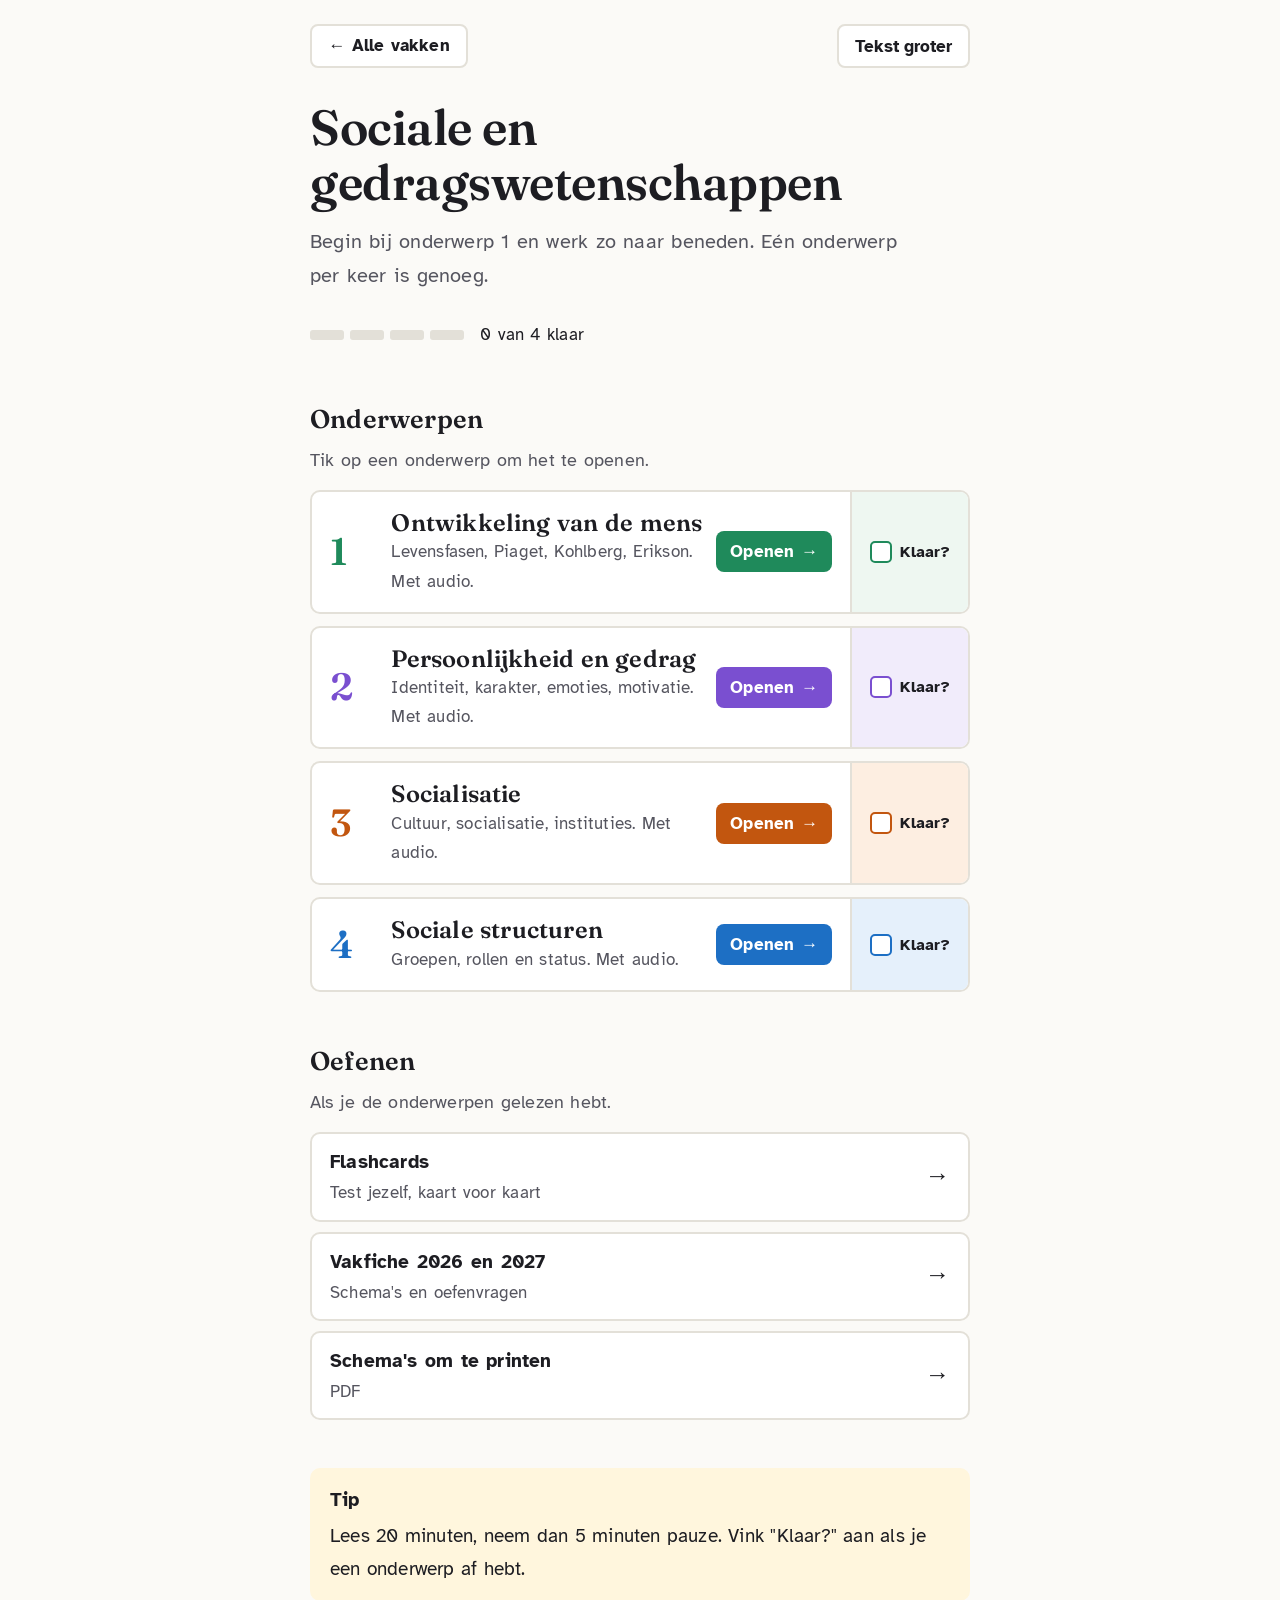
==== sociale-en-gedragswetenschappen/index.html @ f340f227 "Add audio files and index for Sociale en gedragswetenschappen course - Added multiple audio files co" ====
<!DOCTYPE html>
<html lang="nl">
<head>
<meta charset="UTF-8">
<meta name="viewport" content="width=device-width, initial-scale=1, viewport-fit=cover">
<title>Sociale en gedragswetenschappen</title>
<link href="https://fonts.googleapis.com/css2?family=Atkinson+Hyperlegible:wght@400;700&family=Fraunces:opsz,wght@9..144,600&display=swap" rel="stylesheet">
<style>
  :root {
    --bg: #fbfaf7;
    --card: #fff;
    --tx: #1d1d22;
    --mu: #55555f;
    --bd: #e3e0d8;
    --ex: #fff6dd;
    --on-a: #fff;
    --c1: #1f8a5b; --t1: #eef7f1;
    --c2: #7a4fd0; --t2: #f1ecfb;
    --c3: #c2560f; --t3: #fdeee1;
    --c4: #1d6fc4; --t4: #e5f0fb;
    --base: 19px;
  }
  @media (prefers-color-scheme: dark) {
    :root:not([data-theme="light"]) {
      --bg: #16161a;
      --card: #202027;
      --tx: #f1f0ec;
      --mu: #b5b4bd;
      --bd: #34343e;
      --ex: #3a3320;
      --on-a: #16161a;
      --c1: #5fd6a0; --t1: #1b3328;
      --c2: #b79cf5; --t2: #2b2442;
      --c3: #f5a468; --t3: #3d2a1a;
      --c4: #7db9f5; --t4: #1a2e45;
    }
  }
  html.big { --base: 22px; }

  * { box-sizing: border-box; }
  html { font-size: var(--base); -webkit-text-size-adjust: 100%; }
  body {
    margin: 0;
    font-family: "Atkinson Hyperlegible", Verdana, sans-serif;
    background: var(--bg);
    color: var(--tx);
    line-height: 1.7;
    letter-spacing: 0.01em;
    word-spacing: 0.06em;
    padding-top: env(safe-area-inset-top, 0px);
    padding-bottom: env(safe-area-inset-bottom, 0px);
  }
  main {
    max-width: 700px;
    margin: 0 auto;
    padding: 0 20px 96px;
  }
  a:focus-visible, button:focus-visible {
    outline: 3px solid var(--tx);
    outline-offset: 3px;
    border-radius: 8px;
  }

  .topbar {
    display: flex;
    justify-content: space-between;
    align-items: center;
    flex-wrap: wrap;
    gap: 10px;
    padding-top: 24px;
    font-size: 0.9rem;
    color: var(--mu);
  }
  .size-btn {
    font-family: inherit;
    font-size: 0.9rem;
    font-weight: 700;
    min-height: 44px;
    padding: 0 16px;
    background: var(--card);
    color: var(--tx);
    border: 2px solid var(--bd);
    border-radius: 8px;
    cursor: pointer;
  }
  .size-btn:hover { border-color: var(--tx); }
  .home { display: inline-flex; align-items: center; min-height: 44px; padding: 0 16px; border: 2px solid var(--bd); border-radius: 8px; background: var(--card); color: var(--tx); text-decoration: none; font-weight: 700; }
  .home:hover { border-color: var(--tx); }

  h1 {
    font-family: Fraunces, Georgia, serif;
    font-weight: 600;
    font-size: clamp(1.7rem, 7vw, 2.6rem);
    hyphens: auto;
    line-height: 1.12;
    letter-spacing: -0.01em;
    margin: 32px 0 14px;
  }
  .intro {
    color: var(--mu);
    font-size: 1.05rem;
    max-width: 30em;
    margin: 0;
  }

  .progress {
    display: flex;
    align-items: center;
    flex-wrap: wrap;
    gap: 8px 16px;
    margin: 28px 0 8px;
    font-size: 0.9rem;
  }
  .segs { display: flex; gap: 6px; }
  .seg {
    width: 34px;
    height: 10px;
    border-radius: 3px;
    background: var(--bd);
  }
  .seg.on:nth-child(1) { background: var(--c1); }
  .seg.on:nth-child(2) { background: var(--c2); }
  .seg.on:nth-child(3) { background: var(--c3); }
  .seg.on:nth-child(4) { background: var(--c4); }

  h2 {
    font-family: Fraunces, Georgia, serif;
    font-weight: 600;
    font-size: 1.35rem;
    margin: 48px 0 4px;
  }
  .h2-sub { color: var(--mu); margin: 0 0 14px; font-size: 0.95rem; }

  /* Topics: each one is a big clickable card */
  .toc { list-style: none; margin: 0; padding: 0; display: grid; gap: 12px; }
  .item {
    display: grid;
    grid-template-columns: 1fr auto;
    align-items: stretch;
    background: var(--card);
    border: 2px solid var(--bd);
    border-radius: 10px;
    overflow: hidden;
  }
  .item:hover { border-color: var(--c); }
  .item a {
    display: grid;
    grid-template-columns: 2.6rem 1fr auto;
    align-items: center;
    gap: 12px;
    padding: 16px 18px;
    color: inherit;
    text-decoration: none;
    min-height: 88px;
  }
  .item .n {
    font-family: Fraunces, Georgia, serif;
    font-weight: 600;
    font-size: 2rem;
    line-height: 1;
    color: var(--c);
  }
  .item b {
    display: block;
    font-family: Fraunces, Georgia, serif;
    font-weight: 600;
    font-size: 1.25rem;
    line-height: 1.25;
  }
  .item .desc { display: block; color: var(--mu); font-size: 0.9rem; }
  .item .go {
    display: inline-flex;
    align-items: center;
    gap: 6px;
    font-weight: 700;
    font-size: 0.9rem;
    color: var(--on-a);
    background: var(--c);
    border-radius: 8px;
    padding: 6px 14px;
    white-space: nowrap;
  }
  .item a:hover b { color: var(--c); }
  .i1 { --c: var(--c1); --t: var(--t1); }
  .i2 { --c: var(--c2); --t: var(--t2); }
  .i3 { --c: var(--c3); --t: var(--t3); }
  .i4 { --c: var(--c4); --t: var(--t4); }

  .check {
    display: flex;
    align-items: center;
    gap: 8px;
    font-family: inherit;
    font-size: 0.85rem;
    font-weight: 700;
    background: var(--t);
    color: var(--tx);
    border: 0;
    border-left: 2px solid var(--bd);
    padding: 0 18px;
    cursor: pointer;
  }
  .check .box {
    width: 22px;
    height: 22px;
    border: 2px solid var(--c);
    border-radius: 5px;
    background: var(--card);
    display: grid;
    place-items: center;
    font-size: 0.9rem;
    line-height: 1;
    color: var(--on-a);
  }
  .item.is-done .check .box { background: var(--c); }
  .item.is-done .check .box::after { content: "\2713"; }

  /* Practice list */
  .list { list-style: none; margin: 0; padding: 0; display: grid; gap: 10px; }
  .list a {
    display: flex;
    justify-content: space-between;
    align-items: center;
    gap: 16px;
    min-height: 64px;
    padding: 12px 18px;
    background: var(--card);
    border: 2px solid var(--bd);
    border-radius: 10px;
    color: inherit;
    text-decoration: none;
  }
  .list a:hover { border-color: var(--tx); }
  .list b { display: block; }
  .list .desc { display: block; color: var(--mu); font-size: 0.9rem; }
  .list .arrow { font-size: 1.3rem; font-weight: 700; }

  .note {
    background: var(--ex);
    border-radius: 10px;
    padding: 16px 20px;
    margin-top: 48px;
  }
  .note b { display: block; }
  .note p { margin: 4px 0 0; }

  @media (max-width: 540px) {
    html { --base: 18px; }
    html.big { --base: 21px; }
    main { padding: 0 16px 80px; }
    h1 { margin-top: 24px; }
    .item { grid-template-columns: 1fr; }
    .item a { grid-template-columns: 2.2rem 1fr; padding: 16px 16px 12px; min-height: 0; }
    .item .n { font-size: 1.7rem; }
    .item .go { grid-column: 2; justify-self: start; margin-top: 4px; }
    .check {
      border-left: 0;
      border-top: 2px solid var(--bd);
      min-height: 48px;
      justify-content: flex-start;
      padding: 0 16px;
    }
  }
</style>
</head>
<body>
<main>
  <div class="topbar">
    <a class="home" href="../index.html">&larr; Alle vakken</a>
    <button class="size-btn" id="sizeBtn" type="button" aria-pressed="false">Tekst groter</button>
  </div>

  <h1>Sociale en gedragswetenschappen</h1>
  <p class="intro">Begin bij onderwerp 1 en werk zo naar beneden. Eén onderwerp per keer is genoeg.</p>

  <div class="progress" aria-live="polite">
    <div class="segs"><span class="seg"></span><span class="seg"></span><span class="seg"></span><span class="seg"></span></div>
    <span id="progressText">0 van 4 klaar</span>
  </div>

  <h2>Onderwerpen</h2>
  <p class="h2-sub">Tik op een onderwerp om het te openen.</p>
  <ol class="toc">
    <li class="item i1" data-id="ontwikkeling">
      <a href="Ontwikkeling%20van%20de%20mens_%20simpel%20uitgelegd.html">
        <span class="n">1</span>
        <span>
          <b>Ontwikkeling van de mens</b>
          <span class="desc">Levensfasen, Piaget, Kohlberg, Erikson. Met audio.</span>
        </span>
        <span class="go">Openen &rarr;</span>
      </a>
      <button class="check" type="button" aria-pressed="false"><span class="box"></span><span class="lbl">Klaar?</span></button>
    </li>
    <li class="item i2" data-id="persoonlijkheid">
      <a href="Persoonlijkheid%20en%20gedrag_%20simpel%20uitgelegd.html">
        <span class="n">2</span>
        <span>
          <b>Persoonlijkheid en gedrag</b>
          <span class="desc">Identiteit, karakter, emoties, motivatie. Met audio.</span>
        </span>
        <span class="go">Openen &rarr;</span>
      </a>
      <button class="check" type="button" aria-pressed="false"><span class="box"></span><span class="lbl">Klaar?</span></button>
    </li>
    <li class="item i3" data-id="socialisatie">
      <a href="Socialisatie_%20simpel%20uitgelegd.html">
        <span class="n">3</span>
        <span>
          <b>Socialisatie</b>
          <span class="desc">Cultuur, socialisatie, instituties. Met audio.</span>
        </span>
        <span class="go">Openen &rarr;</span>
      </a>
      <button class="check" type="button" aria-pressed="false"><span class="box"></span><span class="lbl">Klaar?</span></button>
    </li>
    <li class="item i4" data-id="structuren">
      <a href="Sociale%20structuren_%20simpel%20uitgelegd.html">
        <span class="n">4</span>
        <span>
          <b>Sociale structuren</b>
          <span class="desc">Groepen, rollen en status. Met audio.</span>
        </span>
        <span class="go">Openen &rarr;</span>
      </a>
      <button class="check" type="button" aria-pressed="false"><span class="box"></span><span class="lbl">Klaar?</span></button>
    </li>
  </ol>

  <h2>Oefenen</h2>
  <p class="h2-sub">Als je de onderwerpen gelezen hebt.</p>
  <ul class="list">
    <li><a href="Flashcards_%20sociale%20en%20gedragswetenschappen.html"><span><b>Flashcards</b><span class="desc">Test jezelf, kaart voor kaart</span></span><span class="arrow">&rarr;</span></a></li>
    <li><a href="Vakfiche%202026%20en%202027_%20schema%E2%80%99s%20en%20oefenen.html"><span><b>Vakfiche 2026 en 2027</b><span class="desc">Schema's en oefenvragen</span></span><span class="arrow">&rarr;</span></a></li>
    <li><a href="schemas-sociale-gedragswetenschappen-2026-en-2027.pdf"><span><b>Schema's om te printen</b><span class="desc">PDF</span></span><span class="arrow">&rarr;</span></a></li>
  </ul>

  <div class="note">
    <b>Tip</b>
    <p>Lees 20 minuten, neem dan 5 minuten pauze. Vink "Klaar?" aan als je een onderwerp af hebt.</p>
  </div>
</main>

<script>
  /* Voortgang per vak: de mapnaam van het vak zit in de sleutel */
  var VAK = location.pathname.split("/").slice(-2, -1)[0] || "vak";
  var KEY_DONE = "nina-study-done:" + VAK;
  var KEY_BIG = "nina-study-big";

  function load(key, fallback) {
    try { var v = localStorage.getItem(key); return v ? JSON.parse(v) : fallback; }
    catch (e) { return fallback; }
  }
  function save(key, value) {
    try { localStorage.setItem(key, JSON.stringify(value)); } catch (e) {}
  }

  var done = load(KEY_DONE, null) || load("nina-study-done", {});
  var items = document.querySelectorAll(".item");
  var segs = document.querySelectorAll(".seg");

  function render() {
    var count = 0;
    items.forEach(function (item, i) {
      var isDone = !!done[item.dataset.id];
      var btn = item.querySelector(".check");
      item.classList.toggle("is-done", isDone);
      segs[i].classList.toggle("on", isDone);
      btn.setAttribute("aria-pressed", isDone);
      btn.querySelector(".lbl").textContent = isDone ? "Klaar" : "Klaar?";
      if (isDone) count++;
    });
    document.getElementById("progressText").textContent =
      count === items.length ? "Alles klaar, goed gedaan!" : count + " van " + items.length + " klaar";
  }

  items.forEach(function (item) {
    item.querySelector(".check").addEventListener("click", function () {
      done[item.dataset.id] = !done[item.dataset.id];
      save(KEY_DONE, done);
      render();
    });
  });

  var sizeBtn = document.getElementById("sizeBtn");
  function applySize(big) {
    document.documentElement.classList.toggle("big", big);
    sizeBtn.textContent = big ? "Tekst kleiner" : "Tekst groter";
    sizeBtn.setAttribute("aria-pressed", big);
  }
  var big = load(KEY_BIG, false);
  applySize(big);
  sizeBtn.addEventListener("click", function () {
    big = !big;
    save(KEY_BIG, big);
    applySize(big);
  });

  render();
</script>
</body>
</html>
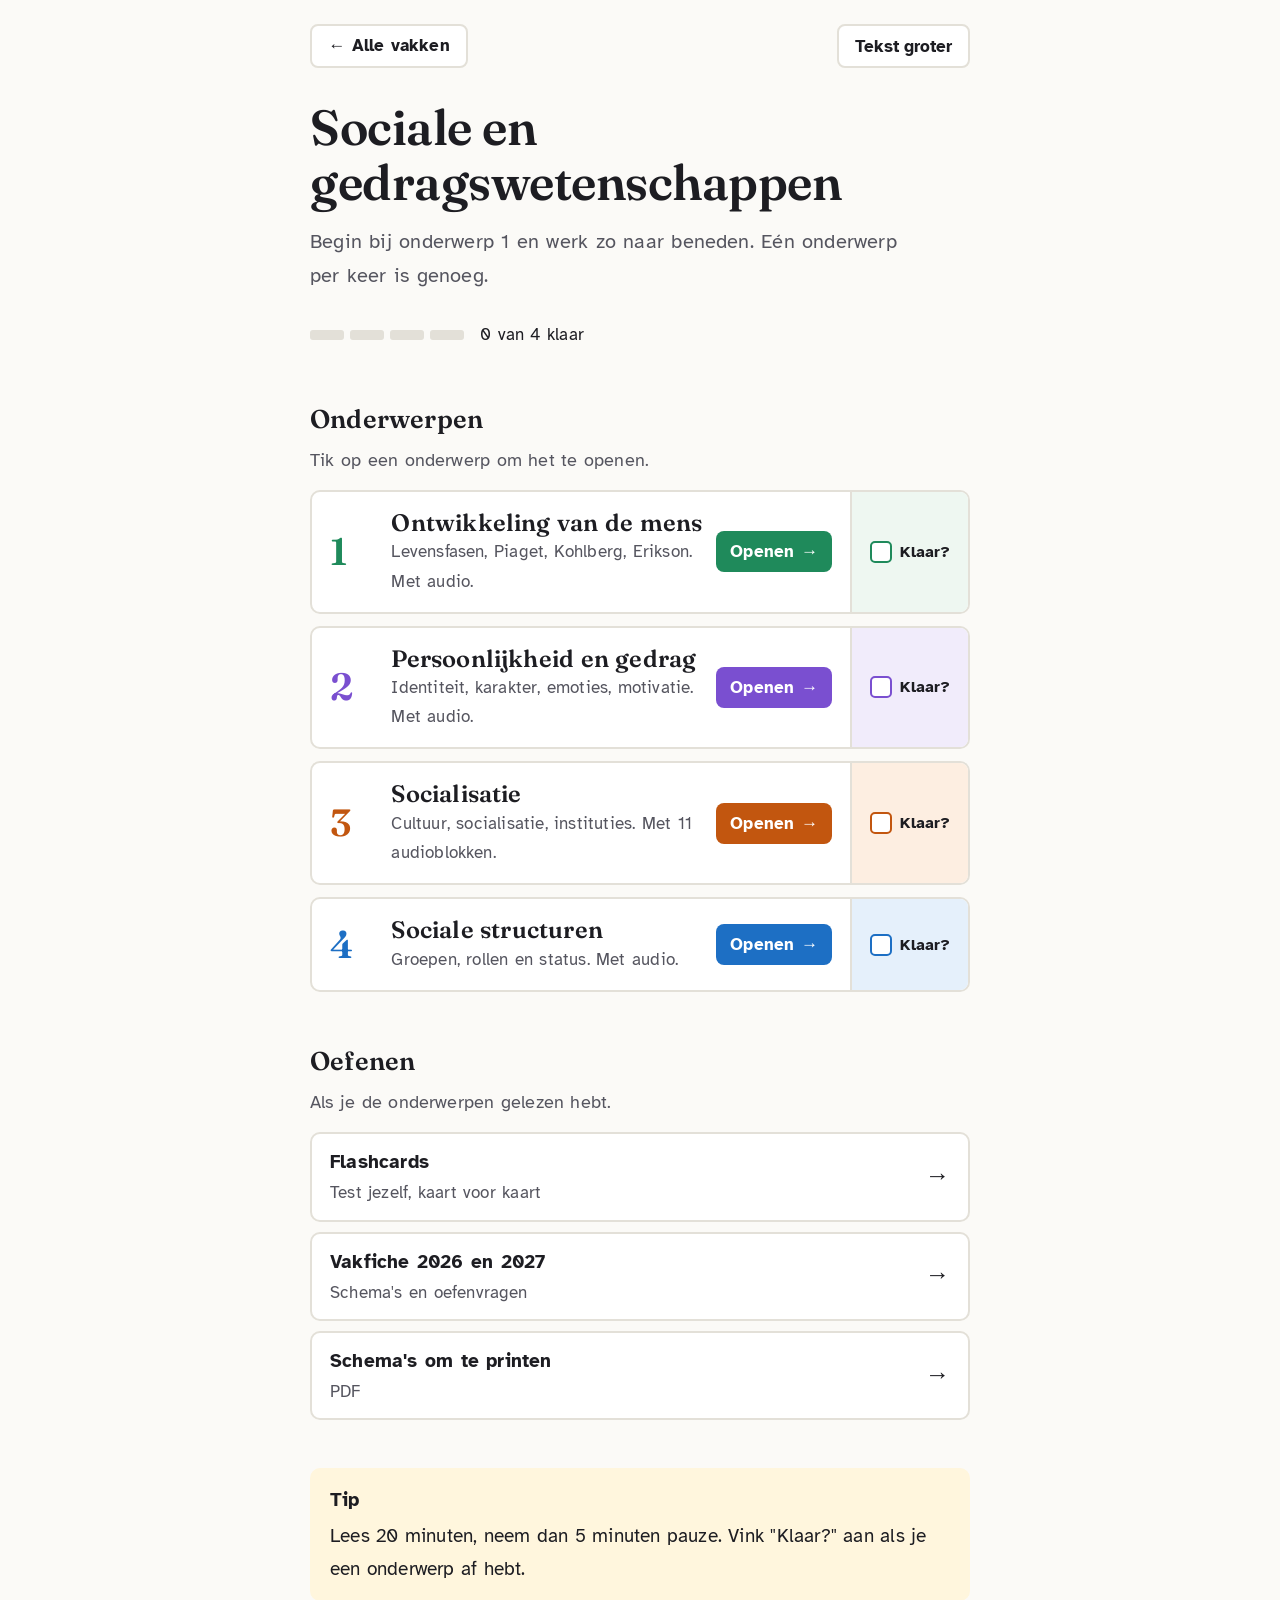
==== commit dbaf1793: "Update audio section and description in Socialisatie content" ====
--- a/sociale-en-gedragswetenschappen/index.html
+++ b/sociale-en-gedragswetenschappen/index.html
@@ -308,7 +308,7 @@
         <span class="n">3</span>
         <span>
           <b>Socialisatie</b>
-          <span class="desc">Cultuur, socialisatie, instituties. Met audio.</span>
+          <span class="desc">Cultuur, socialisatie, instituties. Met 11 audioblokken.</span>
         </span>
         <span class="go">Openen &rarr;</span>
       </a>
